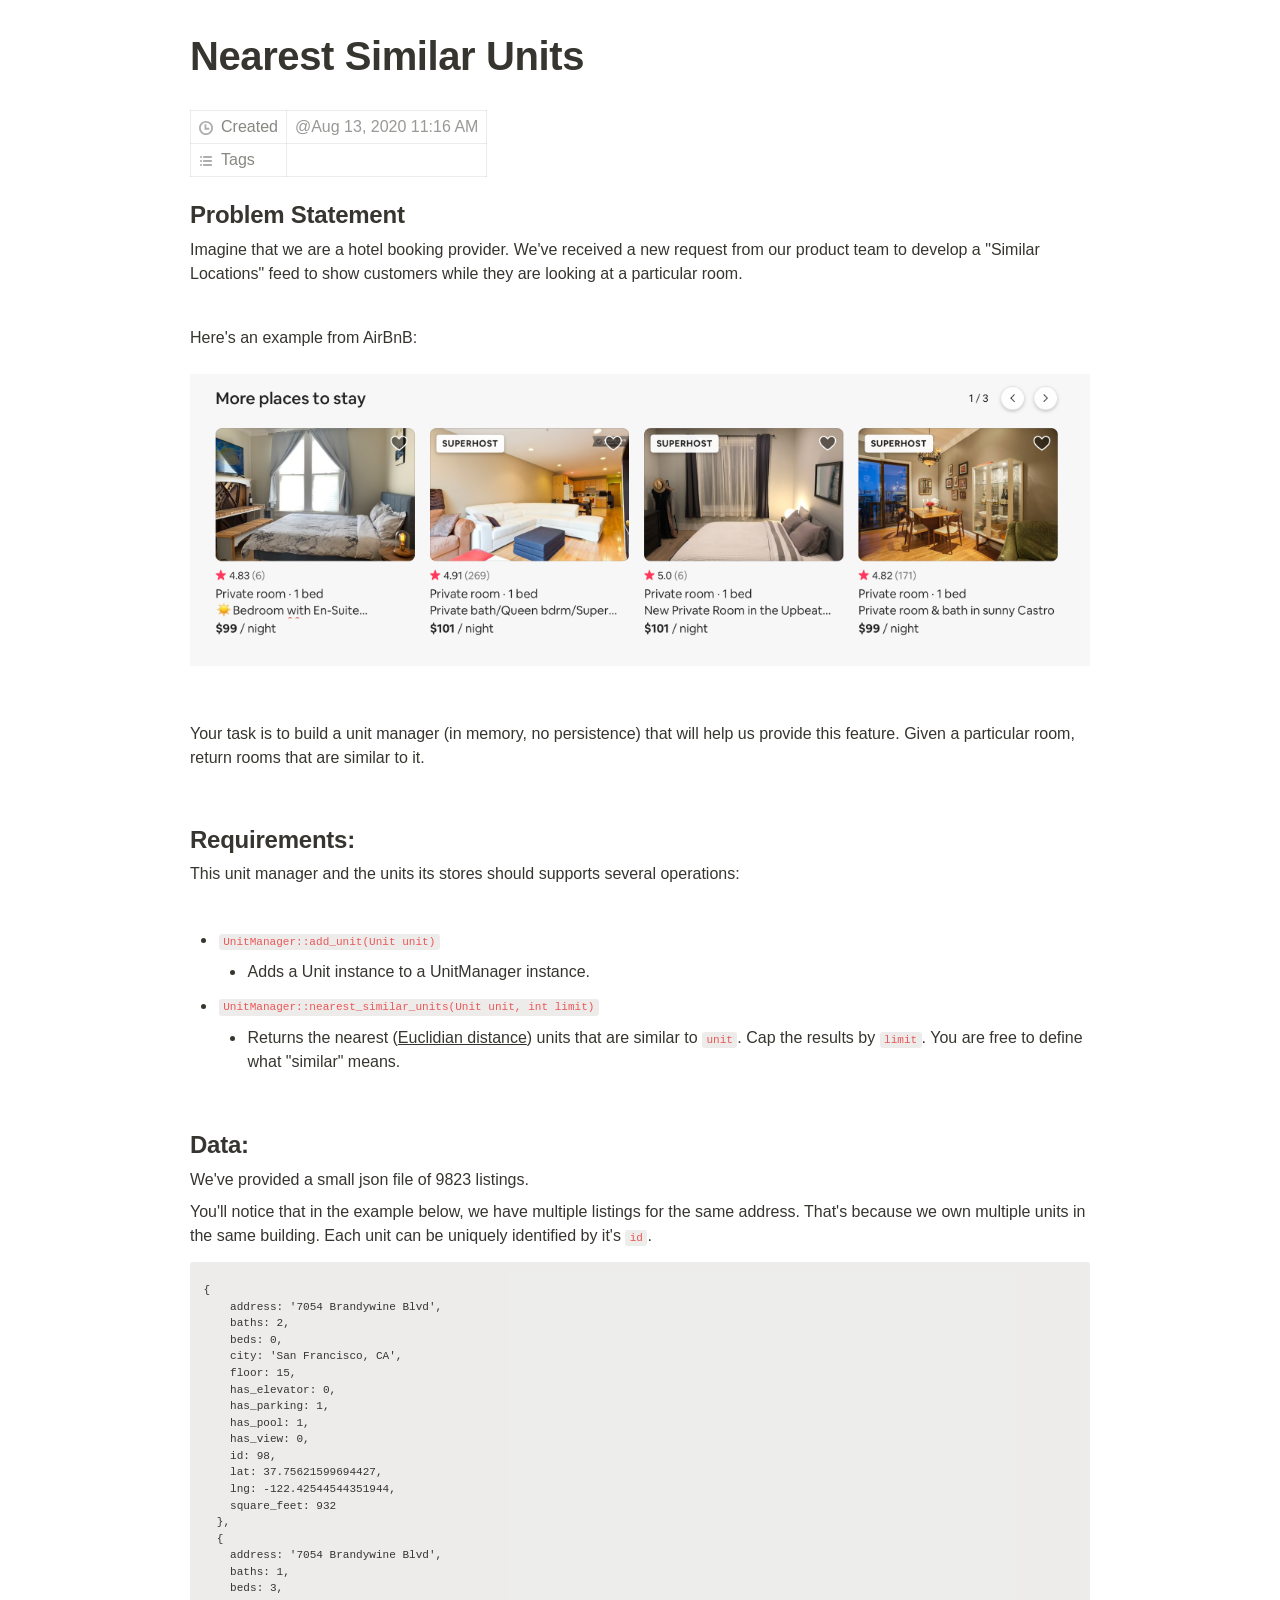
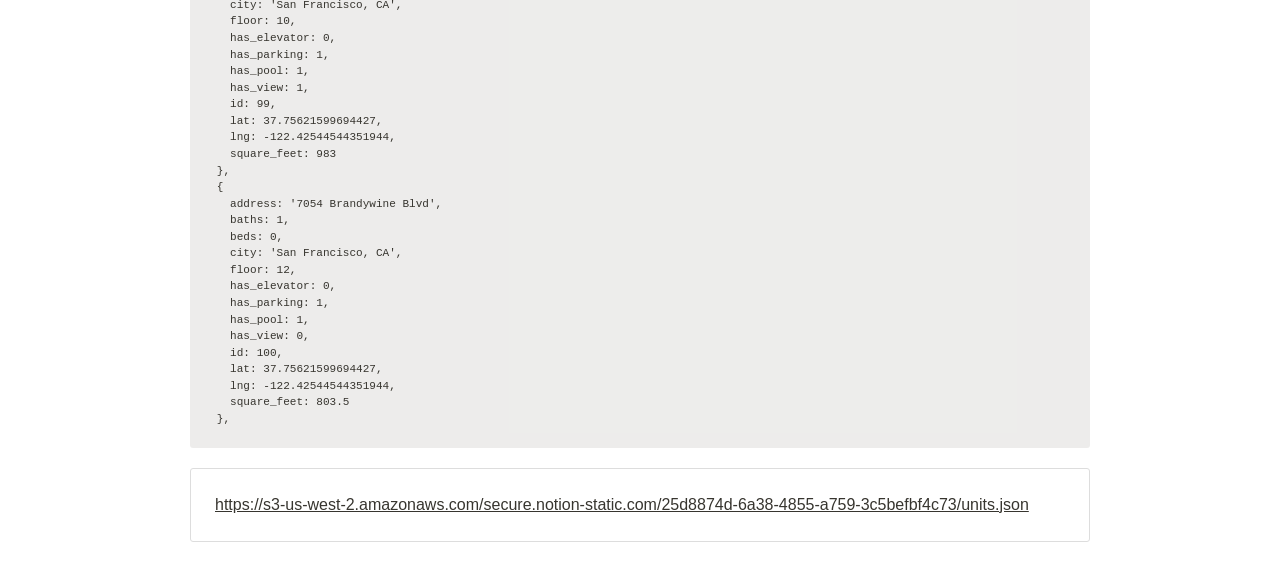
==== nearest_similar/index.html @ f5d07b5a "rename" ====
<html><head><meta http-equiv="Content-Type" content="text/html; charset=utf-8"/><title>Nearest Similar Units</title><style>
/* webkit printing magic: print all background colors */
html {
	-webkit-print-color-adjust: exact;
}
* {
	box-sizing: border-box;
	-webkit-print-color-adjust: exact;
}

html,
body {
	margin: 0;
	padding: 0;
}
@media only screen {
	body {
		margin: 2em auto;
		max-width: 900px;
		color: rgb(55, 53, 47);
	}
}

body {
	line-height: 1.5;
	white-space: pre-wrap;
}

a,
a.visited {
	color: inherit;
	text-decoration: underline;
}

.pdf-relative-link-path {
	font-size: 80%;
	color: #444;
}

h1,
h2,
h3 {
	letter-spacing: -0.01em;
	line-height: 1.2;
	font-weight: 600;
	margin-bottom: 0;
}

.page-title {
	font-size: 2.5rem;
	font-weight: 700;
	margin-top: 0;
	margin-bottom: 0.75em;
}

h1 {
	font-size: 1.875rem;
	margin-top: 1.875rem;
}

h2 {
	font-size: 1.5rem;
	margin-top: 1.5rem;
}

h3 {
	font-size: 1.25rem;
	margin-top: 1.25rem;
}

.source {
	border: 1px solid #ddd;
	border-radius: 3px;
	padding: 1.5em;
	word-break: break-all;
}

.callout {
	border-radius: 3px;
	padding: 1rem;
}

figure {
	margin: 1.25em 0;
	page-break-inside: avoid;
}

figcaption {
	opacity: 0.5;
	font-size: 85%;
	margin-top: 0.5em;
}

mark {
	background-color: transparent;
}

.indented {
	padding-left: 1.5em;
}

hr {
	background: transparent;
	display: block;
	width: 100%;
	height: 1px;
	visibility: visible;
	border: none;
	border-bottom: 1px solid rgba(55, 53, 47, 0.09);
}

img {
	max-width: 100%;
}

@media only print {
	img {
		max-height: 100vh;
		object-fit: contain;
	}
}

@page {
	margin: 1in;
}

.collection-content {
	font-size: 0.875rem;
}

.column-list {
	display: flex;
	justify-content: space-between;
}

.column {
	padding: 0 1em;
}

.column:first-child {
	padding-left: 0;
}

.column:last-child {
	padding-right: 0;
}

.table_of_contents-item {
	display: block;
	font-size: 0.875rem;
	line-height: 1.3;
	padding: 0.125rem;
}

.table_of_contents-indent-1 {
	margin-left: 1.5rem;
}

.table_of_contents-indent-2 {
	margin-left: 3rem;
}

.table_of_contents-indent-3 {
	margin-left: 4.5rem;
}

.table_of_contents-link {
	text-decoration: none;
	opacity: 0.7;
	border-bottom: 1px solid rgba(55, 53, 47, 0.18);
}

table,
th,
td {
	border: 1px solid rgba(55, 53, 47, 0.09);
	border-collapse: collapse;
}

table {
	border-left: none;
	border-right: none;
}

th,
td {
	font-weight: normal;
	padding: 0.25em 0.5em;
	line-height: 1.5;
	min-height: 1.5em;
	text-align: left;
}

th {
	color: rgba(55, 53, 47, 0.6);
}

ol,
ul {
	margin: 0;
	margin-block-start: 0.6em;
	margin-block-end: 0.6em;
}

li > ol:first-child,
li > ul:first-child {
	margin-block-start: 0.6em;
}

ul > li {
	list-style: disc;
}

ul.to-do-list {
	text-indent: -1.7em;
}

ul.to-do-list > li {
	list-style: none;
}

.to-do-children-checked {
	text-decoration: line-through;
	opacity: 0.375;
}

ul.toggle > li {
	list-style: none;
}

ul {
	padding-inline-start: 1.7em;
}

ul > li {
	padding-left: 0.1em;
}

ol {
	padding-inline-start: 1.6em;
}

ol > li {
	padding-left: 0.2em;
}

.mono ol {
	padding-inline-start: 2em;
}

.mono ol > li {
	text-indent: -0.4em;
}

.toggle {
	padding-inline-start: 0em;
	list-style-type: none;
}

/* Indent toggle children */
.toggle > li > details {
	padding-left: 1.7em;
}

.toggle > li > details > summary {
	margin-left: -1.1em;
}

.selected-value {
	display: inline-block;
	padding: 0 0.5em;
	background: rgba(206, 205, 202, 0.5);
	border-radius: 3px;
	margin-right: 0.5em;
	margin-top: 0.3em;
	margin-bottom: 0.3em;
	white-space: nowrap;
}

.collection-title {
	display: inline-block;
	margin-right: 1em;
}

time {
	opacity: 0.5;
}

.icon {
	display: inline-block;
	max-width: 1.2em;
	max-height: 1.2em;
	text-decoration: none;
	vertical-align: text-bottom;
	margin-right: 0.5em;
}

img.icon {
	border-radius: 3px;
}

.user-icon {
	width: 1.5em;
	height: 1.5em;
	border-radius: 100%;
	margin-right: 0.5rem;
}

.user-icon-inner {
	font-size: 0.8em;
}

.text-icon {
	border: 1px solid #000;
	text-align: center;
}

.page-cover-image {
	display: block;
	object-fit: cover;
	width: 100%;
	height: 30vh;
}

.page-header-icon {
	font-size: 3rem;
	margin-bottom: 1rem;
}

.page-header-icon-with-cover {
	margin-top: -0.72em;
	margin-left: 0.07em;
}

.page-header-icon img {
	border-radius: 3px;
}

.link-to-page {
	margin: 1em 0;
	padding: 0;
	border: none;
	font-weight: 500;
}

p > .user {
	opacity: 0.5;
}

td > .user,
td > time {
	white-space: nowrap;
}

input[type="checkbox"] {
	transform: scale(1.5);
	margin-right: 0.6em;
	vertical-align: middle;
}

p {
	margin-top: 0.5em;
	margin-bottom: 0.5em;
}

.image {
	border: none;
	margin: 1.5em 0;
	padding: 0;
	border-radius: 0;
	text-align: center;
}

.code,
code {
	background: rgba(135, 131, 120, 0.15);
	border-radius: 3px;
	padding: 0.2em 0.4em;
	border-radius: 3px;
	font-size: 85%;
	tab-size: 2;
}

code {
	color: #eb5757;
}

.code {
	padding: 1.5em 1em;
}

.code-wrap {
	white-space: pre-wrap;
	word-break: break-all;
}

.code > code {
	background: none;
	padding: 0;
	font-size: 100%;
	color: inherit;
}

blockquote {
	font-size: 1.25em;
	margin: 1em 0;
	padding-left: 1em;
	border-left: 3px solid rgb(55, 53, 47);
}

.bookmark {
	text-decoration: none;
	max-height: 8em;
	padding: 0;
	display: flex;
	width: 100%;
	align-items: stretch;
}

.bookmark-title {
	font-size: 0.85em;
	overflow: hidden;
	text-overflow: ellipsis;
	height: 1.75em;
	white-space: nowrap;
}

.bookmark-text {
	display: flex;
	flex-direction: column;
}

.bookmark-info {
	flex: 4 1 180px;
	padding: 12px 14px 14px;
	display: flex;
	flex-direction: column;
	justify-content: space-between;
}

.bookmark-image {
	width: 33%;
	flex: 1 1 180px;
	display: block;
	position: relative;
	object-fit: cover;
	border-radius: 1px;
}

.bookmark-description {
	color: rgba(55, 53, 47, 0.6);
	font-size: 0.75em;
	overflow: hidden;
	max-height: 4.5em;
	word-break: break-word;
}

.bookmark-href {
	font-size: 0.75em;
	margin-top: 0.25em;
}

.sans { font-family: -apple-system, BlinkMacSystemFont, "Segoe UI", Helvetica, "Apple Color Emoji", Arial, sans-serif, "Segoe UI Emoji", "Segoe UI Symbol"; }
.code { font-family: "SFMono-Regular", Consolas, "Liberation Mono", Menlo, Courier, monospace; }
.serif { font-family: Lyon-Text, Georgia, YuMincho, "Yu Mincho", "Hiragino Mincho ProN", "Hiragino Mincho Pro", "Songti TC", "Songti SC", "SimSun", "Nanum Myeongjo", NanumMyeongjo, Batang, serif; }
.mono { font-family: iawriter-mono, Nitti, Menlo, Courier, monospace; }
.pdf .sans { font-family: Inter, -apple-system, BlinkMacSystemFont, "Segoe UI", Helvetica, "Apple Color Emoji", Arial, sans-serif, "Segoe UI Emoji", "Segoe UI Symbol", 'Twemoji', 'Noto Color Emoji', 'Noto Sans CJK SC', 'Noto Sans CJK KR'; }

.pdf .code { font-family: Source Code Pro, "SFMono-Regular", Consolas, "Liberation Mono", Menlo, Courier, monospace, 'Twemoji', 'Noto Color Emoji', 'Noto Sans Mono CJK SC', 'Noto Sans Mono CJK KR'; }

.pdf .serif { font-family: PT Serif, Lyon-Text, Georgia, YuMincho, "Yu Mincho", "Hiragino Mincho ProN", "Hiragino Mincho Pro", "Songti TC", "Songti SC", "SimSun", "Nanum Myeongjo", NanumMyeongjo, Batang, serif, 'Twemoji', 'Noto Color Emoji', 'Noto Sans CJK SC', 'Noto Sans CJK KR'; }

.pdf .mono { font-family: PT Mono, iawriter-mono, Nitti, Menlo, Courier, monospace, 'Twemoji', 'Noto Color Emoji', 'Noto Sans Mono CJK SC', 'Noto Sans Mono CJK KR'; }

.highlight-default {
}
.highlight-gray {
	color: rgb(155,154,151);
}
.highlight-brown {
	color: rgb(100,71,58);
}
.highlight-orange {
	color: rgb(217,115,13);
}
.highlight-yellow {
	color: rgb(223,171,1);
}
.highlight-teal {
	color: rgb(15,123,108);
}
.highlight-blue {
	color: rgb(11,110,153);
}
.highlight-purple {
	color: rgb(105,64,165);
}
.highlight-pink {
	color: rgb(173,26,114);
}
.highlight-red {
	color: rgb(224,62,62);
}
.highlight-gray_background {
	background: rgb(235,236,237);
}
.highlight-brown_background {
	background: rgb(233,229,227);
}
.highlight-orange_background {
	background: rgb(250,235,221);
}
.highlight-yellow_background {
	background: rgb(251,243,219);
}
.highlight-teal_background {
	background: rgb(221,237,234);
}
.highlight-blue_background {
	background: rgb(221,235,241);
}
.highlight-purple_background {
	background: rgb(234,228,242);
}
.highlight-pink_background {
	background: rgb(244,223,235);
}
.highlight-red_background {
	background: rgb(251,228,228);
}
.block-color-default {
	color: inherit;
	fill: inherit;
}
.block-color-gray {
	color: rgba(55, 53, 47, 0.6);
	fill: rgba(55, 53, 47, 0.6);
}
.block-color-brown {
	color: rgb(100,71,58);
	fill: rgb(100,71,58);
}
.block-color-orange {
	color: rgb(217,115,13);
	fill: rgb(217,115,13);
}
.block-color-yellow {
	color: rgb(223,171,1);
	fill: rgb(223,171,1);
}
.block-color-teal {
	color: rgb(15,123,108);
	fill: rgb(15,123,108);
}
.block-color-blue {
	color: rgb(11,110,153);
	fill: rgb(11,110,153);
}
.block-color-purple {
	color: rgb(105,64,165);
	fill: rgb(105,64,165);
}
.block-color-pink {
	color: rgb(173,26,114);
	fill: rgb(173,26,114);
}
.block-color-red {
	color: rgb(224,62,62);
	fill: rgb(224,62,62);
}
.block-color-gray_background {
	background: rgb(235,236,237);
}
.block-color-brown_background {
	background: rgb(233,229,227);
}
.block-color-orange_background {
	background: rgb(250,235,221);
}
.block-color-yellow_background {
	background: rgb(251,243,219);
}
.block-color-teal_background {
	background: rgb(221,237,234);
}
.block-color-blue_background {
	background: rgb(221,235,241);
}
.block-color-purple_background {
	background: rgb(234,228,242);
}
.block-color-pink_background {
	background: rgb(244,223,235);
}
.block-color-red_background {
	background: rgb(251,228,228);
}
.select-value-color-default { background-color: rgba(206,205,202,0.5); }
.select-value-color-gray { background-color: rgba(155,154,151, 0.4); }
.select-value-color-brown { background-color: rgba(140,46,0,0.2); }
.select-value-color-orange { background-color: rgba(245,93,0,0.2); }
.select-value-color-yellow { background-color: rgba(233,168,0,0.2); }
.select-value-color-green { background-color: rgba(0,135,107,0.2); }
.select-value-color-blue { background-color: rgba(0,120,223,0.2); }
.select-value-color-purple { background-color: rgba(103,36,222,0.2); }
.select-value-color-pink { background-color: rgba(221,0,129,0.2); }
.select-value-color-red { background-color: rgba(255,0,26,0.2); }

.checkbox {
	display: inline-flex;
	vertical-align: text-bottom;
	width: 16;
	height: 16;
	background-size: 16px;
	margin-left: 2px;
	margin-right: 5px;
}

.checkbox-on {
	background-image: url("data:image/svg+xml;charset=UTF-8,%3Csvg%20width%3D%2216%22%20height%3D%2216%22%20viewBox%3D%220%200%2016%2016%22%20fill%3D%22none%22%20xmlns%3D%22http%3A%2F%2Fwww.w3.org%2F2000%2Fsvg%22%3E%0A%3Crect%20width%3D%2216%22%20height%3D%2216%22%20fill%3D%22%2358A9D7%22%2F%3E%0A%3Cpath%20d%3D%22M6.71429%2012.2852L14%204.9995L12.7143%203.71436L6.71429%209.71378L3.28571%206.2831L2%207.57092L6.71429%2012.2852Z%22%20fill%3D%22white%22%2F%3E%0A%3C%2Fsvg%3E");
}

.checkbox-off {
	background-image: url("data:image/svg+xml;charset=UTF-8,%3Csvg%20width%3D%2216%22%20height%3D%2216%22%20viewBox%3D%220%200%2016%2016%22%20fill%3D%22none%22%20xmlns%3D%22http%3A%2F%2Fwww.w3.org%2F2000%2Fsvg%22%3E%0A%3Crect%20x%3D%220.75%22%20y%3D%220.75%22%20width%3D%2214.5%22%20height%3D%2214.5%22%20fill%3D%22white%22%20stroke%3D%22%2336352F%22%20stroke-width%3D%221.5%22%2F%3E%0A%3C%2Fsvg%3E");
}
	
</style></head><body><article id="31e2617e-62ba-4cc3-b4f3-cacdf8730385" class="page sans"><header><h1 class="page-title">Nearest Similar Units</h1><table class="properties"><tbody><tr class="property-row property-row-created_time"><th><span class="icon property-icon"><svg viewBox="0 0 14 14" style="width:14px;height:14px;display:block;fill:rgba(55, 53, 47, 0.4);flex-shrink:0;-webkit-backface-visibility:hidden" class="typesCreatedAt"><path d="M6.98643729,14.0000972 C5.19579566,14.0000972 3.40419152,13.3106896 2.04245843,11.9323606 C-0.681017475,9.21200555 -0.680780251,4.76029539 2.04293482,2.04012507 C4.76664406,-0.68004331 9.22427509,-0.68004331 11.9480135,2.04013479 C13.272481,3.36277455 14,5.1330091 14,6.99552762 C14,8.87640182 13.2721894,10.6285043 11.9480135,11.9509302 C10.5679344,13.3105924 8.77756503,14.0000972 6.98643729,14.0000972 Z M10.2705296,7.00913883 L10.2705296,8.46099754 L10.2705296,8.65543362 L10.076181,8.65543362 L8.6543739,8.65543362 L5.72059514,8.65543362 L5.52619796,8.65543362 L5.52619796,8.46099754 L5.52619796,5.52541044 L5.52619796,3.37946773 L5.52619796,3.18502193 L5.72059514,3.18502193 L7.17253164,3.18502193 L7.36692883,3.18502193 L7.36692883,3.37946773 L7.36692883,6.81467358 L10.076181,6.81467358 L10.2705296,6.81467358 L10.2705296,7.00913883 Z M12.1601539,6.99552762 C12.1601539,5.61697497 11.6190112,4.32597154 10.6393933,3.34769528 C8.63253764,1.34336744 5.35197452,1.34061603 3.34153136,3.33944106 C3.33868273,3.34219247 3.33607716,3.34494388 3.33322852,3.34769528 C1.32397148,5.35459953 1.32372842,8.63641682 3.33322852,10.6433794 C5.34295224,12.6504489 8.62968901,12.6504489 10.6393933,10.6433794 C11.6190112,9.66506426 12.1601539,8.37408027 12.1601539,6.99552762 Z"></path></svg></span>Created</th><td><time>@Aug 13, 2020 11:16 AM</time></td></tr><tr class="property-row property-row-multi_select"><th><span class="icon property-icon"><svg viewBox="0 0 14 14" style="width:14px;height:14px;display:block;fill:rgba(55, 53, 47, 0.4);flex-shrink:0;-webkit-backface-visibility:hidden" class="typesMultipleSelect"><path d="M4,3 C4,2.447715 4.447715,2 5,2 L12,2 C12.5523,2 13,2.447716 13,3 C13,3.55228 12.5523,4 12,4 L5,4 C4.447715,4 4,3.55228 4,3 Z M4,7 C4,6.447715 4.447715,6 5,6 L12,6 C12.5523,6 13,6.447716 13,7 C13,7.55228 12.5523,8 12,8 L5,8 C4.447715,8 4,7.55228 4,7 Z M4,11 C4,10.447715 4.447715,10 5,10 L12,10 C12.5523,10 13,10.447716 13,11 C13,11.55228 12.5523,12 12,12 L5,12 C4.447715,12 4,11.55228 4,11 Z M2,4 C1.44771525,4 1,3.55228475 1,3 C1,2.44771525 1.44771525,2 2,2 C2.55228475,2 3,2.44771525 3,3 C3,3.55228475 2.55228475,4 2,4 Z M2,8 C1.44771525,8 1,7.55228475 1,7 C1,6.44771525 1.44771525,6 2,6 C2.55228475,6 3,6.44771525 3,7 C3,7.55228475 2.55228475,8 2,8 Z M2,12 C1.44771525,12 1,11.5522847 1,11 C1,10.4477153 1.44771525,10 2,10 C2.55228475,10 3,10.4477153 3,11 C3,11.5522847 2.55228475,12 2,12 Z"></path></svg></span>Tags</th><td></td></tr></tbody></table></header><div class="page-body"><h2 id="8c561397-5c90-490b-8a69-b25fe225d840" class="">P<strong>roblem Statement</strong></h2><p id="f5ee7453-a588-4fc4-b090-c16dcc57186c" class="">Imagine that we are a hotel booking provider. We&#x27;ve received a new request from our product team to develop a &quot;Similar Locations&quot; feed to show customers while they are looking at a particular room. </p><p id="1343a489-3324-4055-b606-023e3ea96f48" class="">
</p><p id="43a775ed-7816-4d33-b6d9-bd1eb20158a0" class="">Here&#x27;s an example from AirBnB:</p><figure id="dbd2135b-92ea-47f9-b6a5-797306f03deb" class="image"><a href="Nearest%20Similar%20Units%20dbd2135b92ea47f9b6a5797306f03deb/Screen_Shot_2020-08-13_at_11.19.38_AM.png"><img style="width:2394px" src="Nearest%20Similar%20Units%20dbd2135b92ea47f9b6a5797306f03deb/Screen_Shot_2020-08-13_at_11.19.38_AM.png"/></a></figure><p id="f5c17c40-24ca-48b0-8e96-16113d71b81a" class="">
</p><p id="da61860f-d8c1-4f2f-be19-2634c9b78041" class="">Your task is to build a unit manager (in memory, no persistence) that will help us provide this feature. Given a particular room, return rooms that are similar to it.</p><p id="82881f3f-9cfa-405a-8e20-6c94e99ad412" class="">
</p><h2 id="5a773283-7e6f-4dd9-8355-168ee9e7df46" class="">Requirements:</h2><p id="4fd2b043-5175-4e80-9907-f4234d428aed" class="">This unit manager and the units its stores should supports several operations:</p><p id="27ac9a0b-729c-41db-b1f6-c3239f64caaa" class="">
</p><ul id="016002c3-f9d7-4c53-9f9d-0ecfa55a02ac" class="bulleted-list"><li><code>UnitManager::add_unit(Unit unit)</code><ul id="968e3dc1-c7a8-4e4e-a22d-20f196fec0c1" class="bulleted-list"><li>Adds a Unit instance to a UnitManager instance.</li></ul></li></ul><ul id="4adf088d-6768-473d-83ea-8c19690b6247" class="bulleted-list"><li><code>UnitManager::nearest_similar_units(Unit unit, int limit)</code><ul id="54b065b7-e11e-4aa1-8080-04e91770af97" class="bulleted-list"><li>Returns the nearest (<a href="https://en.wikipedia.org/wiki/Euclidean_distance#Two_dimensions">Euclidian distance</a>) units that are similar to <code>unit</code>. Cap the results by <code>limit</code>. You are free to define what &quot;similar&quot; means.</li></ul></li></ul><p id="5e073edb-be1e-4ea8-80f6-7ca36280bee7" class="">
</p><h2 id="7ef7db3a-9109-44c2-896d-1596a6a9621c" class="">Data:</h2><p id="588ce576-5682-4842-8f1d-563fffdd98e2" class="">We&#x27;ve provided a small json file of 9823 listings. </p><p id="5815af1d-8527-4f82-95ff-1a2b0cbd8dd1" class="">You&#x27;ll notice that in the example below, we have multiple listings for the same address. That&#x27;s because we own multiple units in the same building. Each unit can be uniquely identified by it&#x27;s <code>id</code>.</p><pre id="3c883f31-8899-4bc3-a772-105ba34ef6dc" class="code"><code>{
    address: &#x27;7054 Brandywine Blvd&#x27;,
    baths: 2,
    beds: 0,
    city: &#x27;San Francisco, CA&#x27;,
    floor: 15,
    has_elevator: 0,
    has_parking: 1,
    has_pool: 1,
    has_view: 0,
    id: 98,
    lat: 37.75621599694427,
    lng: -122.42544544351944,
    square_feet: 932
  },
  {
    address: &#x27;7054 Brandywine Blvd&#x27;,
    baths: 1,
    beds: 3,
    city: &#x27;San Francisco, CA&#x27;,
    floor: 10,
    has_elevator: 0,
    has_parking: 1,
    has_pool: 1,
    has_view: 1,
    id: 99,
    lat: 37.75621599694427,
    lng: -122.42544544351944,
    square_feet: 983
  },
  {
    address: &#x27;7054 Brandywine Blvd&#x27;,
    baths: 1,
    beds: 0,
    city: &#x27;San Francisco, CA&#x27;,
    floor: 12,
    has_elevator: 0,
    has_parking: 1,
    has_pool: 1,
    has_view: 0,
    id: 100,
    lat: 37.75621599694427,
    lng: -122.42544544351944,
    square_feet: 803.5
  },</code></pre><figure id="27ded8ec-03e4-43d5-9998-6cae7bccc2ab"><div class="source"><a href="Nearest%20Similar%20Units%20dbd2135b92ea47f9b6a5797306f03deb/units.json">https://s3-us-west-2.amazonaws.com/secure.notion-static.com/25d8874d-6a38-4855-a759-3c5befbf4c73/units.json</a></div></figure></div></article></body></html>
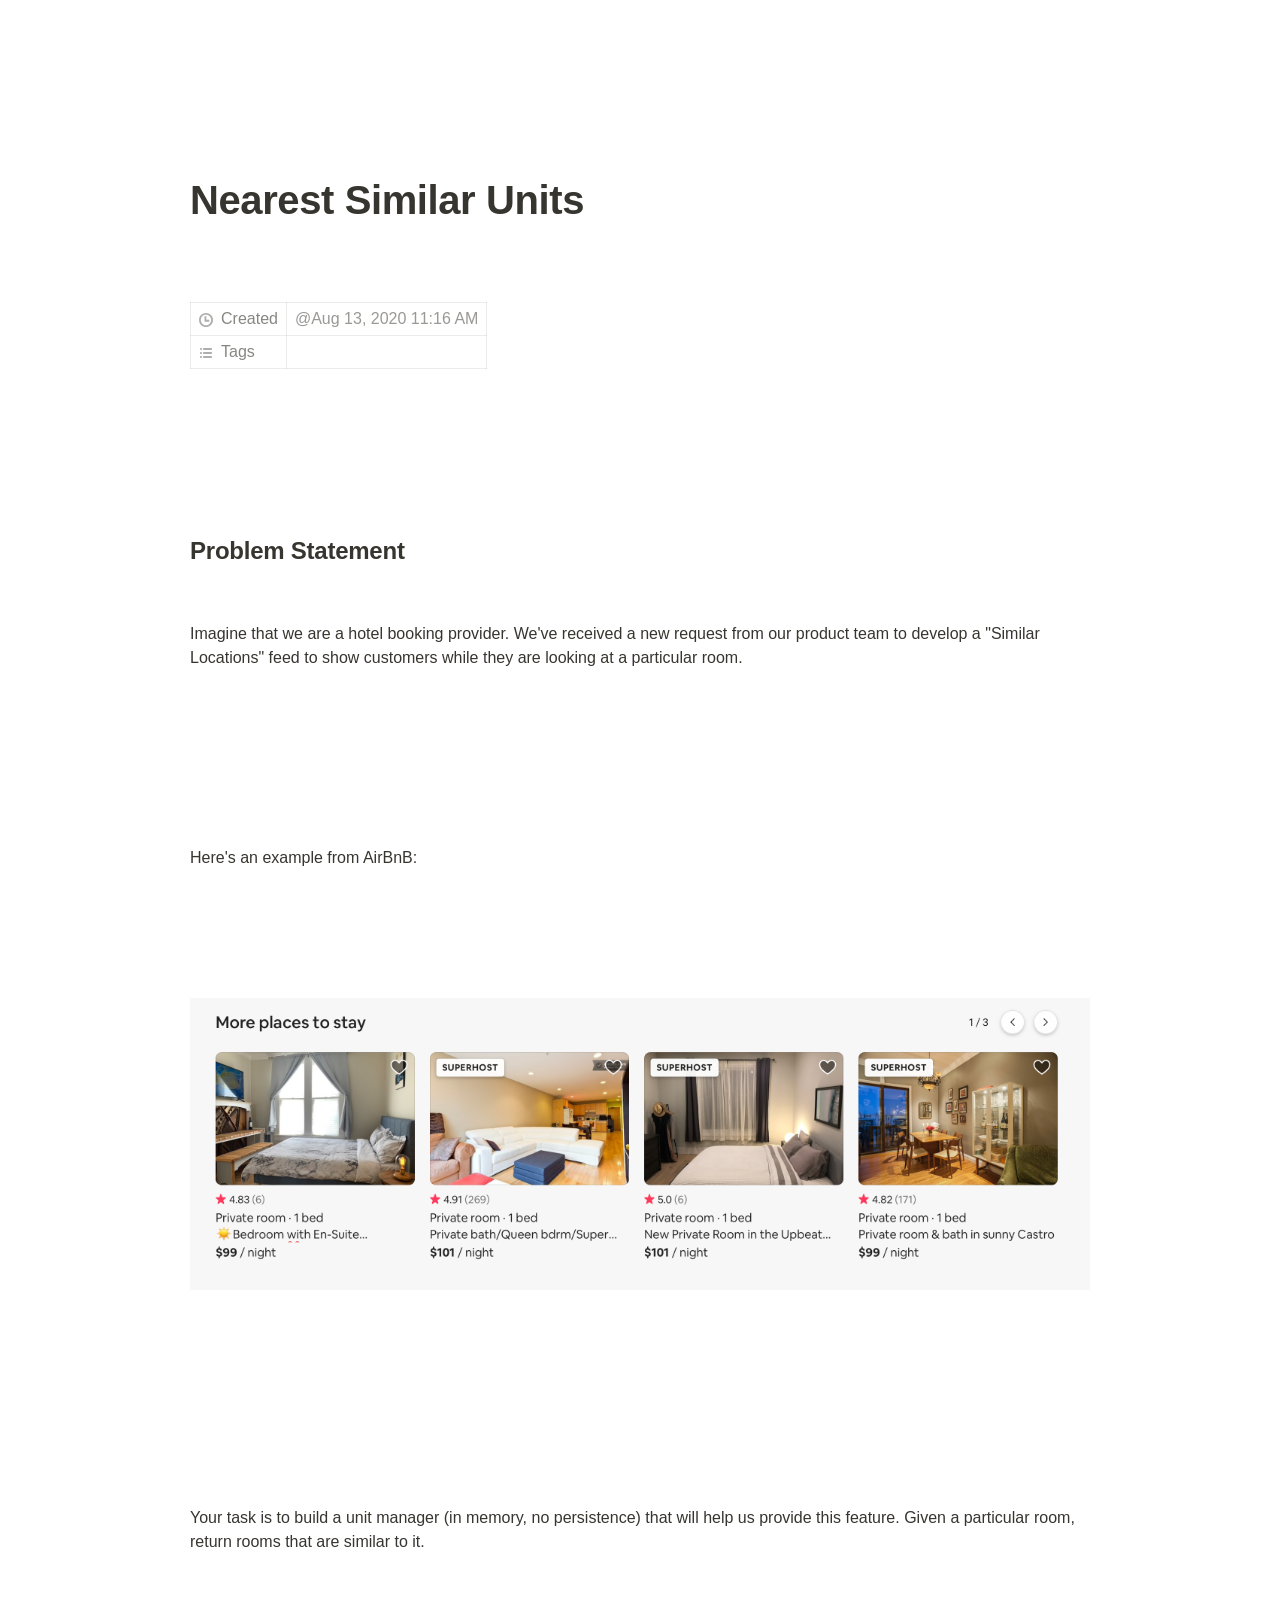
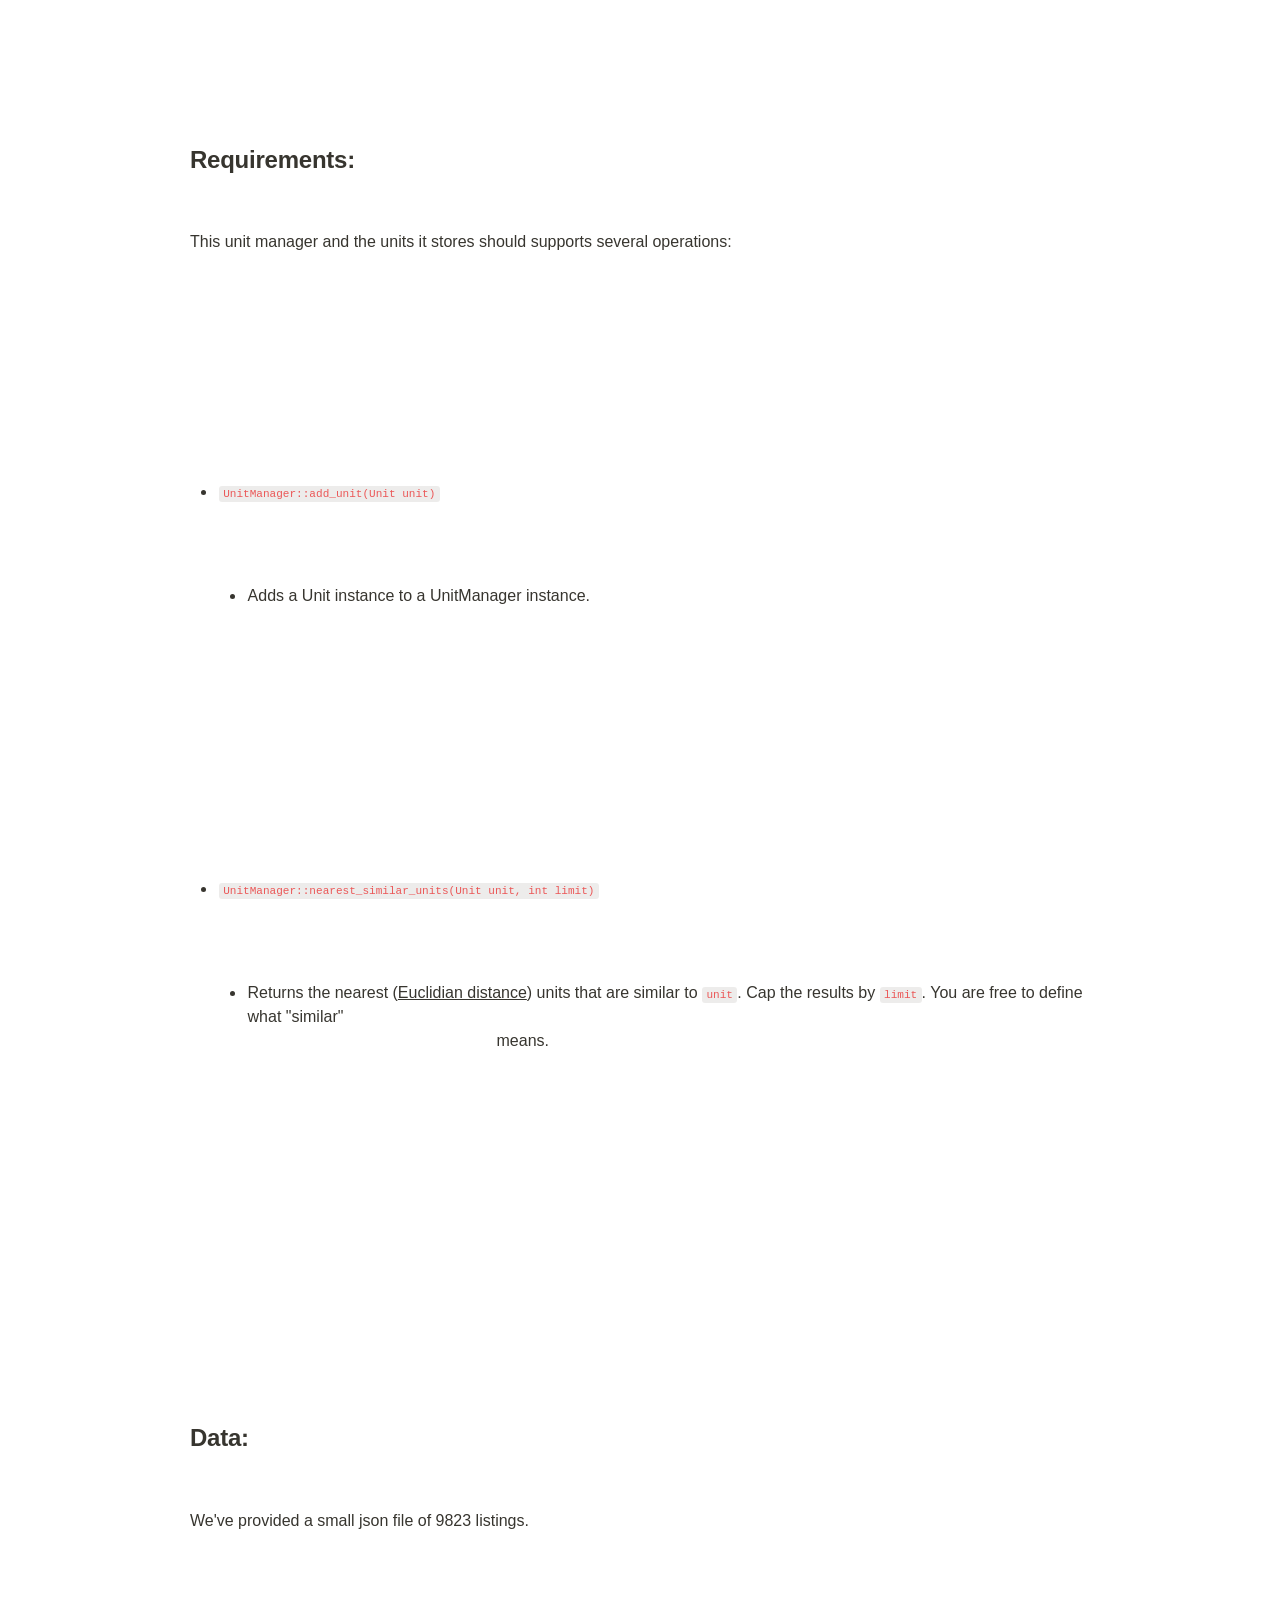
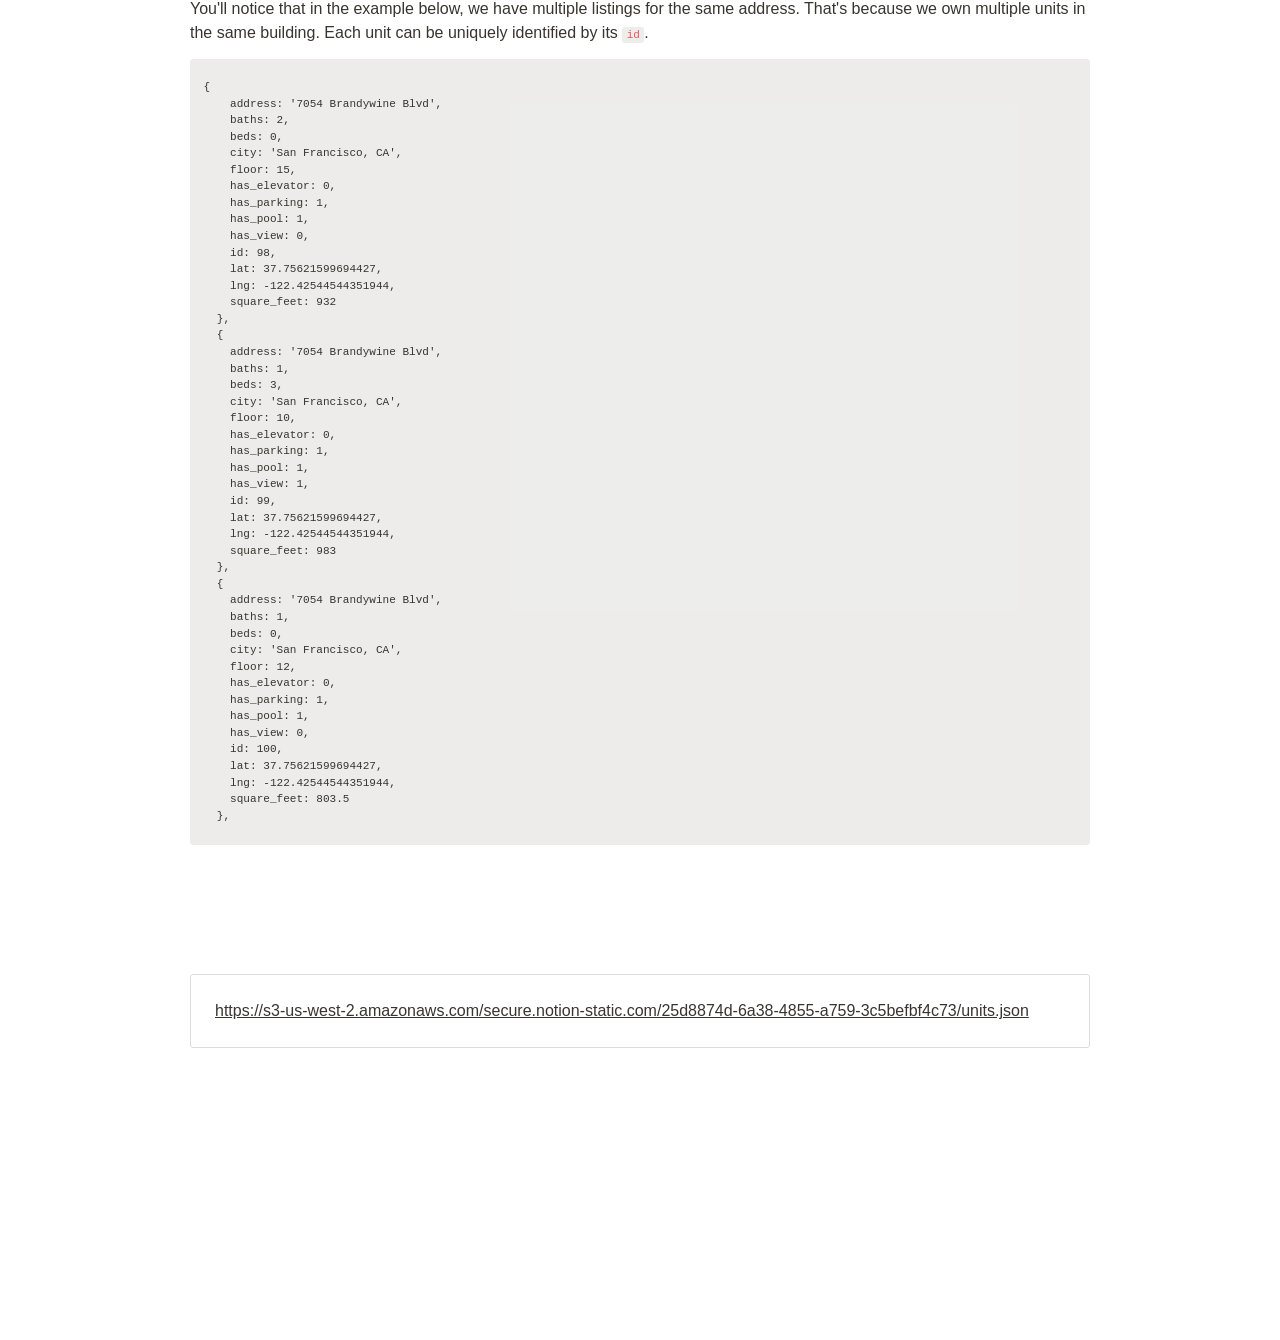
==== commit e5464dd6: "typos" ====
--- a/nearest_similar/index.html
+++ b/nearest_similar/index.html
@@ -1,635 +1,782 @@
-<html><head><meta http-equiv="Content-Type" content="text/html; charset=utf-8"/><title>Nearest Similar Units</title><style>
-/* webkit printing magic: print all background colors */
-html {
-	-webkit-print-color-adjust: exact;
-}
-* {
-	box-sizing: border-box;
-	-webkit-print-color-adjust: exact;
-}
-
-html,
-body {
-	margin: 0;
-	padding: 0;
-}
-@media only screen {
-	body {
-		margin: 2em auto;
-		max-width: 900px;
-		color: rgb(55, 53, 47);
-	}
-}
-
-body {
-	line-height: 1.5;
-	white-space: pre-wrap;
-}
-
-a,
-a.visited {
-	color: inherit;
-	text-decoration: underline;
-}
-
-.pdf-relative-link-path {
-	font-size: 80%;
-	color: #444;
-}
-
-h1,
-h2,
-h3 {
-	letter-spacing: -0.01em;
-	line-height: 1.2;
-	font-weight: 600;
-	margin-bottom: 0;
-}
-
-.page-title {
-	font-size: 2.5rem;
-	font-weight: 700;
-	margin-top: 0;
-	margin-bottom: 0.75em;
-}
-
-h1 {
-	font-size: 1.875rem;
-	margin-top: 1.875rem;
-}
-
-h2 {
-	font-size: 1.5rem;
-	margin-top: 1.5rem;
-}
-
-h3 {
-	font-size: 1.25rem;
-	margin-top: 1.25rem;
-}
-
-.source {
-	border: 1px solid #ddd;
-	border-radius: 3px;
-	padding: 1.5em;
-	word-break: break-all;
-}
-
-.callout {
-	border-radius: 3px;
-	padding: 1rem;
-}
-
-figure {
-	margin: 1.25em 0;
-	page-break-inside: avoid;
-}
-
-figcaption {
-	opacity: 0.5;
-	font-size: 85%;
-	margin-top: 0.5em;
-}
-
-mark {
-	background-color: transparent;
-}
-
-.indented {
-	padding-left: 1.5em;
-}
-
-hr {
-	background: transparent;
-	display: block;
-	width: 100%;
-	height: 1px;
-	visibility: visible;
-	border: none;
-	border-bottom: 1px solid rgba(55, 53, 47, 0.09);
-}
-
-img {
-	max-width: 100%;
-}
-
-@media only print {
-	img {
-		max-height: 100vh;
-		object-fit: contain;
-	}
-}
-
-@page {
-	margin: 1in;
-}
-
-.collection-content {
-	font-size: 0.875rem;
-}
-
-.column-list {
-	display: flex;
-	justify-content: space-between;
-}
-
-.column {
-	padding: 0 1em;
-}
-
-.column:first-child {
-	padding-left: 0;
-}
-
-.column:last-child {
-	padding-right: 0;
-}
-
-.table_of_contents-item {
-	display: block;
-	font-size: 0.875rem;
-	line-height: 1.3;
-	padding: 0.125rem;
-}
-
-.table_of_contents-indent-1 {
-	margin-left: 1.5rem;
-}
-
-.table_of_contents-indent-2 {
-	margin-left: 3rem;
-}
-
-.table_of_contents-indent-3 {
-	margin-left: 4.5rem;
-}
-
-.table_of_contents-link {
-	text-decoration: none;
-	opacity: 0.7;
-	border-bottom: 1px solid rgba(55, 53, 47, 0.18);
-}
-
-table,
-th,
-td {
-	border: 1px solid rgba(55, 53, 47, 0.09);
-	border-collapse: collapse;
-}
-
-table {
-	border-left: none;
-	border-right: none;
-}
-
-th,
-td {
-	font-weight: normal;
-	padding: 0.25em 0.5em;
-	line-height: 1.5;
-	min-height: 1.5em;
-	text-align: left;
-}
-
-th {
-	color: rgba(55, 53, 47, 0.6);
-}
-
-ol,
-ul {
-	margin: 0;
-	margin-block-start: 0.6em;
-	margin-block-end: 0.6em;
-}
-
-li > ol:first-child,
-li > ul:first-child {
-	margin-block-start: 0.6em;
-}
-
-ul > li {
-	list-style: disc;
-}
-
-ul.to-do-list {
-	text-indent: -1.7em;
-}
-
-ul.to-do-list > li {
-	list-style: none;
-}
-
-.to-do-children-checked {
-	text-decoration: line-through;
-	opacity: 0.375;
-}
-
-ul.toggle > li {
-	list-style: none;
-}
-
-ul {
-	padding-inline-start: 1.7em;
-}
-
-ul > li {
-	padding-left: 0.1em;
-}
-
-ol {
-	padding-inline-start: 1.6em;
-}
-
-ol > li {
-	padding-left: 0.2em;
-}
-
-.mono ol {
-	padding-inline-start: 2em;
-}
-
-.mono ol > li {
-	text-indent: -0.4em;
-}
-
-.toggle {
-	padding-inline-start: 0em;
-	list-style-type: none;
-}
-
-/* Indent toggle children */
-.toggle > li > details {
-	padding-left: 1.7em;
-}
-
-.toggle > li > details > summary {
-	margin-left: -1.1em;
-}
-
-.selected-value {
-	display: inline-block;
-	padding: 0 0.5em;
-	background: rgba(206, 205, 202, 0.5);
-	border-radius: 3px;
-	margin-right: 0.5em;
-	margin-top: 0.3em;
-	margin-bottom: 0.3em;
-	white-space: nowrap;
-}
-
-.collection-title {
-	display: inline-block;
-	margin-right: 1em;
-}
-
-time {
-	opacity: 0.5;
-}
-
-.icon {
-	display: inline-block;
-	max-width: 1.2em;
-	max-height: 1.2em;
-	text-decoration: none;
-	vertical-align: text-bottom;
-	margin-right: 0.5em;
-}
-
-img.icon {
-	border-radius: 3px;
-}
-
-.user-icon {
-	width: 1.5em;
-	height: 1.5em;
-	border-radius: 100%;
-	margin-right: 0.5rem;
-}
-
-.user-icon-inner {
-	font-size: 0.8em;
-}
-
-.text-icon {
-	border: 1px solid #000;
-	text-align: center;
-}
-
-.page-cover-image {
-	display: block;
-	object-fit: cover;
-	width: 100%;
-	height: 30vh;
-}
-
-.page-header-icon {
-	font-size: 3rem;
-	margin-bottom: 1rem;
-}
-
-.page-header-icon-with-cover {
-	margin-top: -0.72em;
-	margin-left: 0.07em;
-}
-
-.page-header-icon img {
-	border-radius: 3px;
-}
-
-.link-to-page {
-	margin: 1em 0;
-	padding: 0;
-	border: none;
-	font-weight: 500;
-}
-
-p > .user {
-	opacity: 0.5;
-}
-
-td > .user,
-td > time {
-	white-space: nowrap;
-}
-
-input[type="checkbox"] {
-	transform: scale(1.5);
-	margin-right: 0.6em;
-	vertical-align: middle;
-}
-
-p {
-	margin-top: 0.5em;
-	margin-bottom: 0.5em;
-}
-
-.image {
-	border: none;
-	margin: 1.5em 0;
-	padding: 0;
-	border-radius: 0;
-	text-align: center;
-}
-
-.code,
-code {
-	background: rgba(135, 131, 120, 0.15);
-	border-radius: 3px;
-	padding: 0.2em 0.4em;
-	border-radius: 3px;
-	font-size: 85%;
-	tab-size: 2;
-}
-
-code {
-	color: #eb5757;
-}
-
-.code {
-	padding: 1.5em 1em;
-}
-
-.code-wrap {
-	white-space: pre-wrap;
-	word-break: break-all;
-}
-
-.code > code {
-	background: none;
-	padding: 0;
-	font-size: 100%;
-	color: inherit;
-}
-
-blockquote {
-	font-size: 1.25em;
-	margin: 1em 0;
-	padding-left: 1em;
-	border-left: 3px solid rgb(55, 53, 47);
-}
-
-.bookmark {
-	text-decoration: none;
-	max-height: 8em;
-	padding: 0;
-	display: flex;
-	width: 100%;
-	align-items: stretch;
-}
-
-.bookmark-title {
-	font-size: 0.85em;
-	overflow: hidden;
-	text-overflow: ellipsis;
-	height: 1.75em;
-	white-space: nowrap;
-}
-
-.bookmark-text {
-	display: flex;
-	flex-direction: column;
-}
-
-.bookmark-info {
-	flex: 4 1 180px;
-	padding: 12px 14px 14px;
-	display: flex;
-	flex-direction: column;
-	justify-content: space-between;
-}
-
-.bookmark-image {
-	width: 33%;
-	flex: 1 1 180px;
-	display: block;
-	position: relative;
-	object-fit: cover;
-	border-radius: 1px;
-}
-
-.bookmark-description {
-	color: rgba(55, 53, 47, 0.6);
-	font-size: 0.75em;
-	overflow: hidden;
-	max-height: 4.5em;
-	word-break: break-word;
-}
-
-.bookmark-href {
-	font-size: 0.75em;
-	margin-top: 0.25em;
-}
-
-.sans { font-family: -apple-system, BlinkMacSystemFont, "Segoe UI", Helvetica, "Apple Color Emoji", Arial, sans-serif, "Segoe UI Emoji", "Segoe UI Symbol"; }
-.code { font-family: "SFMono-Regular", Consolas, "Liberation Mono", Menlo, Courier, monospace; }
-.serif { font-family: Lyon-Text, Georgia, YuMincho, "Yu Mincho", "Hiragino Mincho ProN", "Hiragino Mincho Pro", "Songti TC", "Songti SC", "SimSun", "Nanum Myeongjo", NanumMyeongjo, Batang, serif; }
-.mono { font-family: iawriter-mono, Nitti, Menlo, Courier, monospace; }
-.pdf .sans { font-family: Inter, -apple-system, BlinkMacSystemFont, "Segoe UI", Helvetica, "Apple Color Emoji", Arial, sans-serif, "Segoe UI Emoji", "Segoe UI Symbol", 'Twemoji', 'Noto Color Emoji', 'Noto Sans CJK SC', 'Noto Sans CJK KR'; }
-
-.pdf .code { font-family: Source Code Pro, "SFMono-Regular", Consolas, "Liberation Mono", Menlo, Courier, monospace, 'Twemoji', 'Noto Color Emoji', 'Noto Sans Mono CJK SC', 'Noto Sans Mono CJK KR'; }
-
-.pdf .serif { font-family: PT Serif, Lyon-Text, Georgia, YuMincho, "Yu Mincho", "Hiragino Mincho ProN", "Hiragino Mincho Pro", "Songti TC", "Songti SC", "SimSun", "Nanum Myeongjo", NanumMyeongjo, Batang, serif, 'Twemoji', 'Noto Color Emoji', 'Noto Sans CJK SC', 'Noto Sans CJK KR'; }
-
-.pdf .mono { font-family: PT Mono, iawriter-mono, Nitti, Menlo, Courier, monospace, 'Twemoji', 'Noto Color Emoji', 'Noto Sans Mono CJK SC', 'Noto Sans Mono CJK KR'; }
-
-.highlight-default {
-}
-.highlight-gray {
-	color: rgb(155,154,151);
-}
-.highlight-brown {
-	color: rgb(100,71,58);
-}
-.highlight-orange {
-	color: rgb(217,115,13);
-}
-.highlight-yellow {
-	color: rgb(223,171,1);
-}
-.highlight-teal {
-	color: rgb(15,123,108);
-}
-.highlight-blue {
-	color: rgb(11,110,153);
-}
-.highlight-purple {
-	color: rgb(105,64,165);
-}
-.highlight-pink {
-	color: rgb(173,26,114);
-}
-.highlight-red {
-	color: rgb(224,62,62);
-}
-.highlight-gray_background {
-	background: rgb(235,236,237);
-}
-.highlight-brown_background {
-	background: rgb(233,229,227);
-}
-.highlight-orange_background {
-	background: rgb(250,235,221);
-}
-.highlight-yellow_background {
-	background: rgb(251,243,219);
-}
-.highlight-teal_background {
-	background: rgb(221,237,234);
-}
-.highlight-blue_background {
-	background: rgb(221,235,241);
-}
-.highlight-purple_background {
-	background: rgb(234,228,242);
-}
-.highlight-pink_background {
-	background: rgb(244,223,235);
-}
-.highlight-red_background {
-	background: rgb(251,228,228);
-}
-.block-color-default {
-	color: inherit;
-	fill: inherit;
-}
-.block-color-gray {
-	color: rgba(55, 53, 47, 0.6);
-	fill: rgba(55, 53, 47, 0.6);
-}
-.block-color-brown {
-	color: rgb(100,71,58);
-	fill: rgb(100,71,58);
-}
-.block-color-orange {
-	color: rgb(217,115,13);
-	fill: rgb(217,115,13);
-}
-.block-color-yellow {
-	color: rgb(223,171,1);
-	fill: rgb(223,171,1);
-}
-.block-color-teal {
-	color: rgb(15,123,108);
-	fill: rgb(15,123,108);
-}
-.block-color-blue {
-	color: rgb(11,110,153);
-	fill: rgb(11,110,153);
-}
-.block-color-purple {
-	color: rgb(105,64,165);
-	fill: rgb(105,64,165);
-}
-.block-color-pink {
-	color: rgb(173,26,114);
-	fill: rgb(173,26,114);
-}
-.block-color-red {
-	color: rgb(224,62,62);
-	fill: rgb(224,62,62);
-}
-.block-color-gray_background {
-	background: rgb(235,236,237);
-}
-.block-color-brown_background {
-	background: rgb(233,229,227);
-}
-.block-color-orange_background {
-	background: rgb(250,235,221);
-}
-.block-color-yellow_background {
-	background: rgb(251,243,219);
-}
-.block-color-teal_background {
-	background: rgb(221,237,234);
-}
-.block-color-blue_background {
-	background: rgb(221,235,241);
-}
-.block-color-purple_background {
-	background: rgb(234,228,242);
-}
-.block-color-pink_background {
-	background: rgb(244,223,235);
-}
-.block-color-red_background {
-	background: rgb(251,228,228);
-}
-.select-value-color-default { background-color: rgba(206,205,202,0.5); }
-.select-value-color-gray { background-color: rgba(155,154,151, 0.4); }
-.select-value-color-brown { background-color: rgba(140,46,0,0.2); }
-.select-value-color-orange { background-color: rgba(245,93,0,0.2); }
-.select-value-color-yellow { background-color: rgba(233,168,0,0.2); }
-.select-value-color-green { background-color: rgba(0,135,107,0.2); }
-.select-value-color-blue { background-color: rgba(0,120,223,0.2); }
-.select-value-color-purple { background-color: rgba(103,36,222,0.2); }
-.select-value-color-pink { background-color: rgba(221,0,129,0.2); }
-.select-value-color-red { background-color: rgba(255,0,26,0.2); }
-
-.checkbox {
-	display: inline-flex;
-	vertical-align: text-bottom;
-	width: 16;
-	height: 16;
-	background-size: 16px;
-	margin-left: 2px;
-	margin-right: 5px;
-}
-
-.checkbox-on {
-	background-image: url("data:image/svg+xml;charset=UTF-8,%3Csvg%20width%3D%2216%22%20height%3D%2216%22%20viewBox%3D%220%200%2016%2016%22%20fill%3D%22none%22%20xmlns%3D%22http%3A%2F%2Fwww.w3.org%2F2000%2Fsvg%22%3E%0A%3Crect%20width%3D%2216%22%20height%3D%2216%22%20fill%3D%22%2358A9D7%22%2F%3E%0A%3Cpath%20d%3D%22M6.71429%2012.2852L14%204.9995L12.7143%203.71436L6.71429%209.71378L3.28571%206.2831L2%207.57092L6.71429%2012.2852Z%22%20fill%3D%22white%22%2F%3E%0A%3C%2Fsvg%3E");
-}
-
-.checkbox-off {
-	background-image: url("data:image/svg+xml;charset=UTF-8,%3Csvg%20width%3D%2216%22%20height%3D%2216%22%20viewBox%3D%220%200%2016%2016%22%20fill%3D%22none%22%20xmlns%3D%22http%3A%2F%2Fwww.w3.org%2F2000%2Fsvg%22%3E%0A%3Crect%20x%3D%220.75%22%20y%3D%220.75%22%20width%3D%2214.5%22%20height%3D%2214.5%22%20fill%3D%22white%22%20stroke%3D%22%2336352F%22%20stroke-width%3D%221.5%22%2F%3E%0A%3C%2Fsvg%3E");
-}
-	
-</style></head><body><article id="31e2617e-62ba-4cc3-b4f3-cacdf8730385" class="page sans"><header><h1 class="page-title">Nearest Similar Units</h1><table class="properties"><tbody><tr class="property-row property-row-created_time"><th><span class="icon property-icon"><svg viewBox="0 0 14 14" style="width:14px;height:14px;display:block;fill:rgba(55, 53, 47, 0.4);flex-shrink:0;-webkit-backface-visibility:hidden" class="typesCreatedAt"><path d="M6.98643729,14.0000972 C5.19579566,14.0000972 3.40419152,13.3106896 2.04245843,11.9323606 C-0.681017475,9.21200555 -0.680780251,4.76029539 2.04293482,2.04012507 C4.76664406,-0.68004331 9.22427509,-0.68004331 11.9480135,2.04013479 C13.272481,3.36277455 14,5.1330091 14,6.99552762 C14,8.87640182 13.2721894,10.6285043 11.9480135,11.9509302 C10.5679344,13.3105924 8.77756503,14.0000972 6.98643729,14.0000972 Z M10.2705296,7.00913883 L10.2705296,8.46099754 L10.2705296,8.65543362 L10.076181,8.65543362 L8.6543739,8.65543362 L5.72059514,8.65543362 L5.52619796,8.65543362 L5.52619796,8.46099754 L5.52619796,5.52541044 L5.52619796,3.37946773 L5.52619796,3.18502193 L5.72059514,3.18502193 L7.17253164,3.18502193 L7.36692883,3.18502193 L7.36692883,3.37946773 L7.36692883,6.81467358 L10.076181,6.81467358 L10.2705296,6.81467358 L10.2705296,7.00913883 Z M12.1601539,6.99552762 C12.1601539,5.61697497 11.6190112,4.32597154 10.6393933,3.34769528 C8.63253764,1.34336744 5.35197452,1.34061603 3.34153136,3.33944106 C3.33868273,3.34219247 3.33607716,3.34494388 3.33322852,3.34769528 C1.32397148,5.35459953 1.32372842,8.63641682 3.33322852,10.6433794 C5.34295224,12.6504489 8.62968901,12.6504489 10.6393933,10.6433794 C11.6190112,9.66506426 12.1601539,8.37408027 12.1601539,6.99552762 Z"></path></svg></span>Created</th><td><time>@Aug 13, 2020 11:16 AM</time></td></tr><tr class="property-row property-row-multi_select"><th><span class="icon property-icon"><svg viewBox="0 0 14 14" style="width:14px;height:14px;display:block;fill:rgba(55, 53, 47, 0.4);flex-shrink:0;-webkit-backface-visibility:hidden" class="typesMultipleSelect"><path d="M4,3 C4,2.447715 4.447715,2 5,2 L12,2 C12.5523,2 13,2.447716 13,3 C13,3.55228 12.5523,4 12,4 L5,4 C4.447715,4 4,3.55228 4,3 Z M4,7 C4,6.447715 4.447715,6 5,6 L12,6 C12.5523,6 13,6.447716 13,7 C13,7.55228 12.5523,8 12,8 L5,8 C4.447715,8 4,7.55228 4,7 Z M4,11 C4,10.447715 4.447715,10 5,10 L12,10 C12.5523,10 13,10.447716 13,11 C13,11.55228 12.5523,12 12,12 L5,12 C4.447715,12 4,11.55228 4,11 Z M2,4 C1.44771525,4 1,3.55228475 1,3 C1,2.44771525 1.44771525,2 2,2 C2.55228475,2 3,2.44771525 3,3 C3,3.55228475 2.55228475,4 2,4 Z M2,8 C1.44771525,8 1,7.55228475 1,7 C1,6.44771525 1.44771525,6 2,6 C2.55228475,6 3,6.44771525 3,7 C3,7.55228475 2.55228475,8 2,8 Z M2,12 C1.44771525,12 1,11.5522847 1,11 C1,10.4477153 1.44771525,10 2,10 C2.55228475,10 3,10.4477153 3,11 C3,11.5522847 2.55228475,12 2,12 Z"></path></svg></span>Tags</th><td></td></tr></tbody></table></header><div class="page-body"><h2 id="8c561397-5c90-490b-8a69-b25fe225d840" class="">P<strong>roblem Statement</strong></h2><p id="f5ee7453-a588-4fc4-b090-c16dcc57186c" class="">Imagine that we are a hotel booking provider. We&#x27;ve received a new request from our product team to develop a &quot;Similar Locations&quot; feed to show customers while they are looking at a particular room. </p><p id="1343a489-3324-4055-b606-023e3ea96f48" class="">
-</p><p id="43a775ed-7816-4d33-b6d9-bd1eb20158a0" class="">Here&#x27;s an example from AirBnB:</p><figure id="dbd2135b-92ea-47f9-b6a5-797306f03deb" class="image"><a href="Nearest%20Similar%20Units%20dbd2135b92ea47f9b6a5797306f03deb/Screen_Shot_2020-08-13_at_11.19.38_AM.png"><img style="width:2394px" src="Nearest%20Similar%20Units%20dbd2135b92ea47f9b6a5797306f03deb/Screen_Shot_2020-08-13_at_11.19.38_AM.png"/></a></figure><p id="f5c17c40-24ca-48b0-8e96-16113d71b81a" class="">
-</p><p id="da61860f-d8c1-4f2f-be19-2634c9b78041" class="">Your task is to build a unit manager (in memory, no persistence) that will help us provide this feature. Given a particular room, return rooms that are similar to it.</p><p id="82881f3f-9cfa-405a-8e20-6c94e99ad412" class="">
-</p><h2 id="5a773283-7e6f-4dd9-8355-168ee9e7df46" class="">Requirements:</h2><p id="4fd2b043-5175-4e80-9907-f4234d428aed" class="">This unit manager and the units its stores should supports several operations:</p><p id="27ac9a0b-729c-41db-b1f6-c3239f64caaa" class="">
-</p><ul id="016002c3-f9d7-4c53-9f9d-0ecfa55a02ac" class="bulleted-list"><li><code>UnitManager::add_unit(Unit unit)</code><ul id="968e3dc1-c7a8-4e4e-a22d-20f196fec0c1" class="bulleted-list"><li>Adds a Unit instance to a UnitManager instance.</li></ul></li></ul><ul id="4adf088d-6768-473d-83ea-8c19690b6247" class="bulleted-list"><li><code>UnitManager::nearest_similar_units(Unit unit, int limit)</code><ul id="54b065b7-e11e-4aa1-8080-04e91770af97" class="bulleted-list"><li>Returns the nearest (<a href="https://en.wikipedia.org/wiki/Euclidean_distance#Two_dimensions">Euclidian distance</a>) units that are similar to <code>unit</code>. Cap the results by <code>limit</code>. You are free to define what &quot;similar&quot; means.</li></ul></li></ul><p id="5e073edb-be1e-4ea8-80f6-7ca36280bee7" class="">
-</p><h2 id="7ef7db3a-9109-44c2-896d-1596a6a9621c" class="">Data:</h2><p id="588ce576-5682-4842-8f1d-563fffdd98e2" class="">We&#x27;ve provided a small json file of 9823 listings. </p><p id="5815af1d-8527-4f82-95ff-1a2b0cbd8dd1" class="">You&#x27;ll notice that in the example below, we have multiple listings for the same address. That&#x27;s because we own multiple units in the same building. Each unit can be uniquely identified by it&#x27;s <code>id</code>.</p><pre id="3c883f31-8899-4bc3-a772-105ba34ef6dc" class="code"><code>{
+<html>
+
+<head>
+	<meta http-equiv="Content-Type" content="text/html; charset=utf-8" />
+	<title>Nearest Similar Units</title>
+	<style>
+		/* webkit printing magic: print all background colors */
+
+		html {
+			-webkit-print-color-adjust: exact;
+		}
+
+		* {
+			box-sizing: border-box;
+			-webkit-print-color-adjust: exact;
+		}
+
+		html,
+		body {
+			margin: 0;
+			padding: 0;
+		}
+
+		@media only screen {
+			body {
+				margin: 2em auto;
+				max-width: 900px;
+				color: rgb(55, 53, 47);
+			}
+		}
+
+		body {
+			line-height: 1.5;
+			white-space: pre-wrap;
+		}
+
+		a,
+		a.visited {
+			color: inherit;
+			text-decoration: underline;
+		}
+
+		.pdf-relative-link-path {
+			font-size: 80%;
+			color: #444;
+		}
+
+		h1,
+		h2,
+		h3 {
+			letter-spacing: -0.01em;
+			line-height: 1.2;
+			font-weight: 600;
+			margin-bottom: 0;
+		}
+
+		.page-title {
+			font-size: 2.5rem;
+			font-weight: 700;
+			margin-top: 0;
+			margin-bottom: 0.75em;
+		}
+
+		h1 {
+			font-size: 1.875rem;
+			margin-top: 1.875rem;
+		}
+
+		h2 {
+			font-size: 1.5rem;
+			margin-top: 1.5rem;
+		}
+
+		h3 {
+			font-size: 1.25rem;
+			margin-top: 1.25rem;
+		}
+
+		.source {
+			border: 1px solid #ddd;
+			border-radius: 3px;
+			padding: 1.5em;
+			word-break: break-all;
+		}
+
+		.callout {
+			border-radius: 3px;
+			padding: 1rem;
+		}
+
+		figure {
+			margin: 1.25em 0;
+			page-break-inside: avoid;
+		}
+
+		figcaption {
+			opacity: 0.5;
+			font-size: 85%;
+			margin-top: 0.5em;
+		}
+
+		mark {
+			background-color: transparent;
+		}
+
+		.indented {
+			padding-left: 1.5em;
+		}
+
+		hr {
+			background: transparent;
+			display: block;
+			width: 100%;
+			height: 1px;
+			visibility: visible;
+			border: none;
+			border-bottom: 1px solid rgba(55, 53, 47, 0.09);
+		}
+
+		img {
+			max-width: 100%;
+		}
+
+		@media only print {
+			img {
+				max-height: 100vh;
+				object-fit: contain;
+			}
+		}
+
+		@page {
+			margin: 1in;
+		}
+
+		.collection-content {
+			font-size: 0.875rem;
+		}
+
+		.column-list {
+			display: flex;
+			justify-content: space-between;
+		}
+
+		.column {
+			padding: 0 1em;
+		}
+
+		.column:first-child {
+			padding-left: 0;
+		}
+
+		.column:last-child {
+			padding-right: 0;
+		}
+
+		.table_of_contents-item {
+			display: block;
+			font-size: 0.875rem;
+			line-height: 1.3;
+			padding: 0.125rem;
+		}
+
+		.table_of_contents-indent-1 {
+			margin-left: 1.5rem;
+		}
+
+		.table_of_contents-indent-2 {
+			margin-left: 3rem;
+		}
+
+		.table_of_contents-indent-3 {
+			margin-left: 4.5rem;
+		}
+
+		.table_of_contents-link {
+			text-decoration: none;
+			opacity: 0.7;
+			border-bottom: 1px solid rgba(55, 53, 47, 0.18);
+		}
+
+		table,
+		th,
+		td {
+			border: 1px solid rgba(55, 53, 47, 0.09);
+			border-collapse: collapse;
+		}
+
+		table {
+			border-left: none;
+			border-right: none;
+		}
+
+		th,
+		td {
+			font-weight: normal;
+			padding: 0.25em 0.5em;
+			line-height: 1.5;
+			min-height: 1.5em;
+			text-align: left;
+		}
+
+		th {
+			color: rgba(55, 53, 47, 0.6);
+		}
+
+		ol,
+		ul {
+			margin: 0;
+			margin-block-start: 0.6em;
+			margin-block-end: 0.6em;
+		}
+
+		li>ol:first-child,
+		li>ul:first-child {
+			margin-block-start: 0.6em;
+		}
+
+		ul>li {
+			list-style: disc;
+		}
+
+		ul.to-do-list {
+			text-indent: -1.7em;
+		}
+
+		ul.to-do-list>li {
+			list-style: none;
+		}
+
+		.to-do-children-checked {
+			text-decoration: line-through;
+			opacity: 0.375;
+		}
+
+		ul.toggle>li {
+			list-style: none;
+		}
+
+		ul {
+			padding-inline-start: 1.7em;
+		}
+
+		ul>li {
+			padding-left: 0.1em;
+		}
+
+		ol {
+			padding-inline-start: 1.6em;
+		}
+
+		ol>li {
+			padding-left: 0.2em;
+		}
+
+		.mono ol {
+			padding-inline-start: 2em;
+		}
+
+		.mono ol>li {
+			text-indent: -0.4em;
+		}
+
+		.toggle {
+			padding-inline-start: 0em;
+			list-style-type: none;
+		}
+		/* Indent toggle children */
+
+		.toggle>li>details {
+			padding-left: 1.7em;
+		}
+
+		.toggle>li>details>summary {
+			margin-left: -1.1em;
+		}
+
+		.selected-value {
+			display: inline-block;
+			padding: 0 0.5em;
+			background: rgba(206, 205, 202, 0.5);
+			border-radius: 3px;
+			margin-right: 0.5em;
+			margin-top: 0.3em;
+			margin-bottom: 0.3em;
+			white-space: nowrap;
+		}
+
+		.collection-title {
+			display: inline-block;
+			margin-right: 1em;
+		}
+
+		time {
+			opacity: 0.5;
+		}
+
+		.icon {
+			display: inline-block;
+			max-width: 1.2em;
+			max-height: 1.2em;
+			text-decoration: none;
+			vertical-align: text-bottom;
+			margin-right: 0.5em;
+		}
+
+		img.icon {
+			border-radius: 3px;
+		}
+
+		.user-icon {
+			width: 1.5em;
+			height: 1.5em;
+			border-radius: 100%;
+			margin-right: 0.5rem;
+		}
+
+		.user-icon-inner {
+			font-size: 0.8em;
+		}
+
+		.text-icon {
+			border: 1px solid #000;
+			text-align: center;
+		}
+
+		.page-cover-image {
+			display: block;
+			object-fit: cover;
+			width: 100%;
+			height: 30vh;
+		}
+
+		.page-header-icon {
+			font-size: 3rem;
+			margin-bottom: 1rem;
+		}
+
+		.page-header-icon-with-cover {
+			margin-top: -0.72em;
+			margin-left: 0.07em;
+		}
+
+		.page-header-icon img {
+			border-radius: 3px;
+		}
+
+		.link-to-page {
+			margin: 1em 0;
+			padding: 0;
+			border: none;
+			font-weight: 500;
+		}
+
+		p>.user {
+			opacity: 0.5;
+		}
+
+		td>.user,
+		td>time {
+			white-space: nowrap;
+		}
+
+		input[type="checkbox"] {
+			transform: scale(1.5);
+			margin-right: 0.6em;
+			vertical-align: middle;
+		}
+
+		p {
+			margin-top: 0.5em;
+			margin-bottom: 0.5em;
+		}
+
+		.image {
+			border: none;
+			margin: 1.5em 0;
+			padding: 0;
+			border-radius: 0;
+			text-align: center;
+		}
+
+		.code,
+		code {
+			background: rgba(135, 131, 120, 0.15);
+			border-radius: 3px;
+			padding: 0.2em 0.4em;
+			border-radius: 3px;
+			font-size: 85%;
+			tab-size: 2;
+		}
+
+		code {
+			color: #eb5757;
+		}
+
+		.code {
+			padding: 1.5em 1em;
+		}
+
+		.code-wrap {
+			white-space: pre-wrap;
+			word-break: break-all;
+		}
+
+		.code>code {
+			background: none;
+			padding: 0;
+			font-size: 100%;
+			color: inherit;
+		}
+
+		blockquote {
+			font-size: 1.25em;
+			margin: 1em 0;
+			padding-left: 1em;
+			border-left: 3px solid rgb(55, 53, 47);
+		}
+
+		.bookmark {
+			text-decoration: none;
+			max-height: 8em;
+			padding: 0;
+			display: flex;
+			width: 100%;
+			align-items: stretch;
+		}
+
+		.bookmark-title {
+			font-size: 0.85em;
+			overflow: hidden;
+			text-overflow: ellipsis;
+			height: 1.75em;
+			white-space: nowrap;
+		}
+
+		.bookmark-text {
+			display: flex;
+			flex-direction: column;
+		}
+
+		.bookmark-info {
+			flex: 4 1 180px;
+			padding: 12px 14px 14px;
+			display: flex;
+			flex-direction: column;
+			justify-content: space-between;
+		}
+
+		.bookmark-image {
+			width: 33%;
+			flex: 1 1 180px;
+			display: block;
+			position: relative;
+			object-fit: cover;
+			border-radius: 1px;
+		}
+
+		.bookmark-description {
+			color: rgba(55, 53, 47, 0.6);
+			font-size: 0.75em;
+			overflow: hidden;
+			max-height: 4.5em;
+			word-break: break-word;
+		}
+
+		.bookmark-href {
+			font-size: 0.75em;
+			margin-top: 0.25em;
+		}
+
+		.sans {
+			font-family: -apple-system, BlinkMacSystemFont, "Segoe UI", Helvetica, "Apple Color Emoji", Arial, sans-serif, "Segoe UI Emoji", "Segoe UI Symbol";
+		}
+
+		.code {
+			font-family: "SFMono-Regular", Consolas, "Liberation Mono", Menlo, Courier, monospace;
+		}
+
+		.serif {
+			font-family: Lyon-Text, Georgia, YuMincho, "Yu Mincho", "Hiragino Mincho ProN", "Hiragino Mincho Pro", "Songti TC", "Songti SC", "SimSun", "Nanum Myeongjo", NanumMyeongjo, Batang, serif;
+		}
+
+		.mono {
+			font-family: iawriter-mono, Nitti, Menlo, Courier, monospace;
+		}
+
+		.pdf .sans {
+			font-family: Inter, -apple-system, BlinkMacSystemFont, "Segoe UI", Helvetica, "Apple Color Emoji", Arial, sans-serif, "Segoe UI Emoji", "Segoe UI Symbol", 'Twemoji', 'Noto Color Emoji', 'Noto Sans CJK SC', 'Noto Sans CJK KR';
+		}
+
+		.pdf .code {
+			font-family: Source Code Pro, "SFMono-Regular", Consolas, "Liberation Mono", Menlo, Courier, monospace, 'Twemoji', 'Noto Color Emoji', 'Noto Sans Mono CJK SC', 'Noto Sans Mono CJK KR';
+		}
+
+		.pdf .serif {
+			font-family: PT Serif, Lyon-Text, Georgia, YuMincho, "Yu Mincho", "Hiragino Mincho ProN", "Hiragino Mincho Pro", "Songti TC", "Songti SC", "SimSun", "Nanum Myeongjo", NanumMyeongjo, Batang, serif, 'Twemoji', 'Noto Color Emoji', 'Noto Sans CJK SC', 'Noto Sans CJK KR';
+		}
+
+		.pdf .mono {
+			font-family: PT Mono, iawriter-mono, Nitti, Menlo, Courier, monospace, 'Twemoji', 'Noto Color Emoji', 'Noto Sans Mono CJK SC', 'Noto Sans Mono CJK KR';
+		}
+
+		.highlight-default {}
+
+		.highlight-gray {
+			color: rgb(155, 154, 151);
+		}
+
+		.highlight-brown {
+			color: rgb(100, 71, 58);
+		}
+
+		.highlight-orange {
+			color: rgb(217, 115, 13);
+		}
+
+		.highlight-yellow {
+			color: rgb(223, 171, 1);
+		}
+
+		.highlight-teal {
+			color: rgb(15, 123, 108);
+		}
+
+		.highlight-blue {
+			color: rgb(11, 110, 153);
+		}
+
+		.highlight-purple {
+			color: rgb(105, 64, 165);
+		}
+
+		.highlight-pink {
+			color: rgb(173, 26, 114);
+		}
+
+		.highlight-red {
+			color: rgb(224, 62, 62);
+		}
+
+		.highlight-gray_background {
+			background: rgb(235, 236, 237);
+		}
+
+		.highlight-brown_background {
+			background: rgb(233, 229, 227);
+		}
+
+		.highlight-orange_background {
+			background: rgb(250, 235, 221);
+		}
+
+		.highlight-yellow_background {
+			background: rgb(251, 243, 219);
+		}
+
+		.highlight-teal_background {
+			background: rgb(221, 237, 234);
+		}
+
+		.highlight-blue_background {
+			background: rgb(221, 235, 241);
+		}
+
+		.highlight-purple_background {
+			background: rgb(234, 228, 242);
+		}
+
+		.highlight-pink_background {
+			background: rgb(244, 223, 235);
+		}
+
+		.highlight-red_background {
+			background: rgb(251, 228, 228);
+		}
+
+		.block-color-default {
+			color: inherit;
+			fill: inherit;
+		}
+
+		.block-color-gray {
+			color: rgba(55, 53, 47, 0.6);
+			fill: rgba(55, 53, 47, 0.6);
+		}
+
+		.block-color-brown {
+			color: rgb(100, 71, 58);
+			fill: rgb(100, 71, 58);
+		}
+
+		.block-color-orange {
+			color: rgb(217, 115, 13);
+			fill: rgb(217, 115, 13);
+		}
+
+		.block-color-yellow {
+			color: rgb(223, 171, 1);
+			fill: rgb(223, 171, 1);
+		}
+
+		.block-color-teal {
+			color: rgb(15, 123, 108);
+			fill: rgb(15, 123, 108);
+		}
+
+		.block-color-blue {
+			color: rgb(11, 110, 153);
+			fill: rgb(11, 110, 153);
+		}
+
+		.block-color-purple {
+			color: rgb(105, 64, 165);
+			fill: rgb(105, 64, 165);
+		}
+
+		.block-color-pink {
+			color: rgb(173, 26, 114);
+			fill: rgb(173, 26, 114);
+		}
+
+		.block-color-red {
+			color: rgb(224, 62, 62);
+			fill: rgb(224, 62, 62);
+		}
+
+		.block-color-gray_background {
+			background: rgb(235, 236, 237);
+		}
+
+		.block-color-brown_background {
+			background: rgb(233, 229, 227);
+		}
+
+		.block-color-orange_background {
+			background: rgb(250, 235, 221);
+		}
+
+		.block-color-yellow_background {
+			background: rgb(251, 243, 219);
+		}
+
+		.block-color-teal_background {
+			background: rgb(221, 237, 234);
+		}
+
+		.block-color-blue_background {
+			background: rgb(221, 235, 241);
+		}
+
+		.block-color-purple_background {
+			background: rgb(234, 228, 242);
+		}
+
+		.block-color-pink_background {
+			background: rgb(244, 223, 235);
+		}
+
+		.block-color-red_background {
+			background: rgb(251, 228, 228);
+		}
+
+		.select-value-color-default {
+			background-color: rgba(206, 205, 202, 0.5);
+		}
+
+		.select-value-color-gray {
+			background-color: rgba(155, 154, 151, 0.4);
+		}
+
+		.select-value-color-brown {
+			background-color: rgba(140, 46, 0, 0.2);
+		}
+
+		.select-value-color-orange {
+			background-color: rgba(245, 93, 0, 0.2);
+		}
+
+		.select-value-color-yellow {
+			background-color: rgba(233, 168, 0, 0.2);
+		}
+
+		.select-value-color-green {
+			background-color: rgba(0, 135, 107, 0.2);
+		}
+
+		.select-value-color-blue {
+			background-color: rgba(0, 120, 223, 0.2);
+		}
+
+		.select-value-color-purple {
+			background-color: rgba(103, 36, 222, 0.2);
+		}
+
+		.select-value-color-pink {
+			background-color: rgba(221, 0, 129, 0.2);
+		}
+
+		.select-value-color-red {
+			background-color: rgba(255, 0, 26, 0.2);
+		}
+
+		.checkbox {
+			display: inline-flex;
+			vertical-align: text-bottom;
+			width: 16;
+			height: 16;
+			background-size: 16px;
+			margin-left: 2px;
+			margin-right: 5px;
+		}
+
+		.checkbox-on {
+			background-image: url("data:image/svg+xml;charset=UTF-8,%3Csvg%20width%3D%2216%22%20height%3D%2216%22%20viewBox%3D%220%200%2016%2016%22%20fill%3D%22none%22%20xmlns%3D%22http%3A%2F%2Fwww.w3.org%2F2000%2Fsvg%22%3E%0A%3Crect%20width%3D%2216%22%20height%3D%2216%22%20fill%3D%22%2358A9D7%22%2F%3E%0A%3Cpath%20d%3D%22M6.71429%2012.2852L14%204.9995L12.7143%203.71436L6.71429%209.71378L3.28571%206.2831L2%207.57092L6.71429%2012.2852Z%22%20fill%3D%22white%22%2F%3E%0A%3C%2Fsvg%3E");
+		}
+
+		.checkbox-off {
+			background-image: url("data:image/svg+xml;charset=UTF-8,%3Csvg%20width%3D%2216%22%20height%3D%2216%22%20viewBox%3D%220%200%2016%2016%22%20fill%3D%22none%22%20xmlns%3D%22http%3A%2F%2Fwww.w3.org%2F2000%2Fsvg%22%3E%0A%3Crect%20x%3D%220.75%22%20y%3D%220.75%22%20width%3D%2214.5%22%20height%3D%2214.5%22%20fill%3D%22white%22%20stroke%3D%22%2336352F%22%20stroke-width%3D%221.5%22%2F%3E%0A%3C%2Fsvg%3E");
+		}
+	</style>
+</head>
+
+<body>
+	<article id="31e2617e-62ba-4cc3-b4f3-cacdf8730385" class="page sans">
+		<header>
+			<h1 class="page-title">Nearest Similar Units</h1>
+			<table class="properties">
+				<tbody>
+					<tr class="property-row property-row-created_time">
+						<th><span class="icon property-icon"><svg viewBox="0 0 14 14" style="width:14px;height:14px;display:block;fill:rgba(55, 53, 47, 0.4);flex-shrink:0;-webkit-backface-visibility:hidden" class="typesCreatedAt"><path d="M6.98643729,14.0000972 C5.19579566,14.0000972 3.40419152,13.3106896 2.04245843,11.9323606 C-0.681017475,9.21200555 -0.680780251,4.76029539 2.04293482,2.04012507 C4.76664406,-0.68004331 9.22427509,-0.68004331 11.9480135,2.04013479 C13.272481,3.36277455 14,5.1330091 14,6.99552762 C14,8.87640182 13.2721894,10.6285043 11.9480135,11.9509302 C10.5679344,13.3105924 8.77756503,14.0000972 6.98643729,14.0000972 Z M10.2705296,7.00913883 L10.2705296,8.46099754 L10.2705296,8.65543362 L10.076181,8.65543362 L8.6543739,8.65543362 L5.72059514,8.65543362 L5.52619796,8.65543362 L5.52619796,8.46099754 L5.52619796,5.52541044 L5.52619796,3.37946773 L5.52619796,3.18502193 L5.72059514,3.18502193 L7.17253164,3.18502193 L7.36692883,3.18502193 L7.36692883,3.37946773 L7.36692883,6.81467358 L10.076181,6.81467358 L10.2705296,6.81467358 L10.2705296,7.00913883 Z M12.1601539,6.99552762 C12.1601539,5.61697497 11.6190112,4.32597154 10.6393933,3.34769528 C8.63253764,1.34336744 5.35197452,1.34061603 3.34153136,3.33944106 C3.33868273,3.34219247 3.33607716,3.34494388 3.33322852,3.34769528 C1.32397148,5.35459953 1.32372842,8.63641682 3.33322852,10.6433794 C5.34295224,12.6504489 8.62968901,12.6504489 10.6393933,10.6433794 C11.6190112,9.66506426 12.1601539,8.37408027 12.1601539,6.99552762 Z"></path></svg></span>Created</th>
+						<td><time>@Aug 13, 2020 11:16 AM</time></td>
+					</tr>
+					<tr class="property-row property-row-multi_select">
+						<th><span class="icon property-icon"><svg viewBox="0 0 14 14" style="width:14px;height:14px;display:block;fill:rgba(55, 53, 47, 0.4);flex-shrink:0;-webkit-backface-visibility:hidden" class="typesMultipleSelect"><path d="M4,3 C4,2.447715 4.447715,2 5,2 L12,2 C12.5523,2 13,2.447716 13,3 C13,3.55228 12.5523,4 12,4 L5,4 C4.447715,4 4,3.55228 4,3 Z M4,7 C4,6.447715 4.447715,6 5,6 L12,6 C12.5523,6 13,6.447716 13,7 C13,7.55228 12.5523,8 12,8 L5,8 C4.447715,8 4,7.55228 4,7 Z M4,11 C4,10.447715 4.447715,10 5,10 L12,10 C12.5523,10 13,10.447716 13,11 C13,11.55228 12.5523,12 12,12 L5,12 C4.447715,12 4,11.55228 4,11 Z M2,4 C1.44771525,4 1,3.55228475 1,3 C1,2.44771525 1.44771525,2 2,2 C2.55228475,2 3,2.44771525 3,3 C3,3.55228475 2.55228475,4 2,4 Z M2,8 C1.44771525,8 1,7.55228475 1,7 C1,6.44771525 1.44771525,6 2,6 C2.55228475,6 3,6.44771525 3,7 C3,7.55228475 2.55228475,8 2,8 Z M2,12 C1.44771525,12 1,11.5522847 1,11 C1,10.4477153 1.44771525,10 2,10 C2.55228475,10 3,10.4477153 3,11 C3,11.5522847 2.55228475,12 2,12 Z"></path></svg></span>Tags</th>
+						<td></td>
+					</tr>
+				</tbody>
+			</table>
+		</header>
+		<div class="page-body">
+			<h2 id="8c561397-5c90-490b-8a69-b25fe225d840" class="">P<strong>roblem Statement</strong></h2>
+			<p id="f5ee7453-a588-4fc4-b090-c16dcc57186c" class="">Imagine that we are a hotel booking provider. We&#x27;ve received a new request from our product team to develop a &quot;Similar Locations&quot; feed to show customers while they are looking at a particular room. </p>
+			<p id="1343a489-3324-4055-b606-023e3ea96f48" class="">
+			</p>
+			<p id="43a775ed-7816-4d33-b6d9-bd1eb20158a0" class="">Here&#x27;s an example from AirBnB:</p>
+			<figure id="dbd2135b-92ea-47f9-b6a5-797306f03deb" class="image">
+				<a href="Nearest%20Similar%20Units%20dbd2135b92ea47f9b6a5797306f03deb/Screen_Shot_2020-08-13_at_11.19.38_AM.png"><img style="width:2394px" src="Nearest%20Similar%20Units%20dbd2135b92ea47f9b6a5797306f03deb/Screen_Shot_2020-08-13_at_11.19.38_AM.png" /></a>
+			</figure>
+			<p id="f5c17c40-24ca-48b0-8e96-16113d71b81a" class="">
+			</p>
+			<p id="da61860f-d8c1-4f2f-be19-2634c9b78041" class="">Your task is to build a unit manager (in memory, no persistence) that will help us provide this feature. Given a particular room, return rooms that are similar to it.</p>
+			<p id="82881f3f-9cfa-405a-8e20-6c94e99ad412" class="">
+			</p>
+			<h2 id="5a773283-7e6f-4dd9-8355-168ee9e7df46" class="">Requirements:</h2>
+			<p id="4fd2b043-5175-4e80-9907-f4234d428aed" class="">This unit manager and the units it stores should supports several operations:</p>
+			<p id="27ac9a0b-729c-41db-b1f6-c3239f64caaa" class="">
+			</p>
+			<ul id="016002c3-f9d7-4c53-9f9d-0ecfa55a02ac" class="bulleted-list">
+				<li><code>UnitManager::add_unit(Unit unit)</code>
+					<ul id="968e3dc1-c7a8-4e4e-a22d-20f196fec0c1" class="bulleted-list">
+						<li>Adds a Unit instance to a UnitManager instance.</li>
+					</ul>
+				</li>
+			</ul>
+			<ul id="4adf088d-6768-473d-83ea-8c19690b6247" class="bulleted-list">
+				<li><code>UnitManager::nearest_similar_units(Unit unit, int limit)</code>
+					<ul id="54b065b7-e11e-4aa1-8080-04e91770af97" class="bulleted-list">
+						<li>Returns the nearest (<a href="https://en.wikipedia.org/wiki/Euclidean_distance#Two_dimensions">Euclidian distance</a>) units that are similar to <code>unit</code>. Cap the results by <code>limit</code>. You are free to define what &quot;similar&quot;
+							means.
+						</li>
+					</ul>
+				</li>
+			</ul>
+			<p id="5e073edb-be1e-4ea8-80f6-7ca36280bee7" class="">
+			</p>
+			<h2 id="7ef7db3a-9109-44c2-896d-1596a6a9621c" class="">Data:</h2>
+			<p id="588ce576-5682-4842-8f1d-563fffdd98e2" class="">We&#x27;ve provided a small json file of 9823 listings. </p>
+			<p id="5815af1d-8527-4f82-95ff-1a2b0cbd8dd1" class="">You&#x27;ll notice that in the example below, we have multiple listings for the same address. That&#x27;s because we own multiple units in the same building. Each unit can be uniquely identified by its <code>id</code>.</p><pre id="3c883f31-8899-4bc3-a772-105ba34ef6dc"
+							class="code"><code>{
     address: &#x27;7054 Brandywine Blvd&#x27;,
     baths: 2,
     beds: 0,
@@ -673,4 +820,12 @@
     lat: 37.75621599694427,
     lng: -122.42544544351944,
     square_feet: 803.5
-  },</code></pre><figure id="27ded8ec-03e4-43d5-9998-6cae7bccc2ab"><div class="source"><a href="Nearest%20Similar%20Units%20dbd2135b92ea47f9b6a5797306f03deb/units.json">https://s3-us-west-2.amazonaws.com/secure.notion-static.com/25d8874d-6a38-4855-a759-3c5befbf4c73/units.json</a></div></figure></div></article></body></html>+  },</code></pre>
+			<figure id="27ded8ec-03e4-43d5-9998-6cae7bccc2ab">
+				<div class="source"><a href="Nearest%20Similar%20Units%20dbd2135b92ea47f9b6a5797306f03deb/units.json">https://s3-us-west-2.amazonaws.com/secure.notion-static.com/25d8874d-6a38-4855-a759-3c5befbf4c73/units.json</a></div>
+			</figure>
+		</div>
+	</article>
+</body>
+
+</html>
